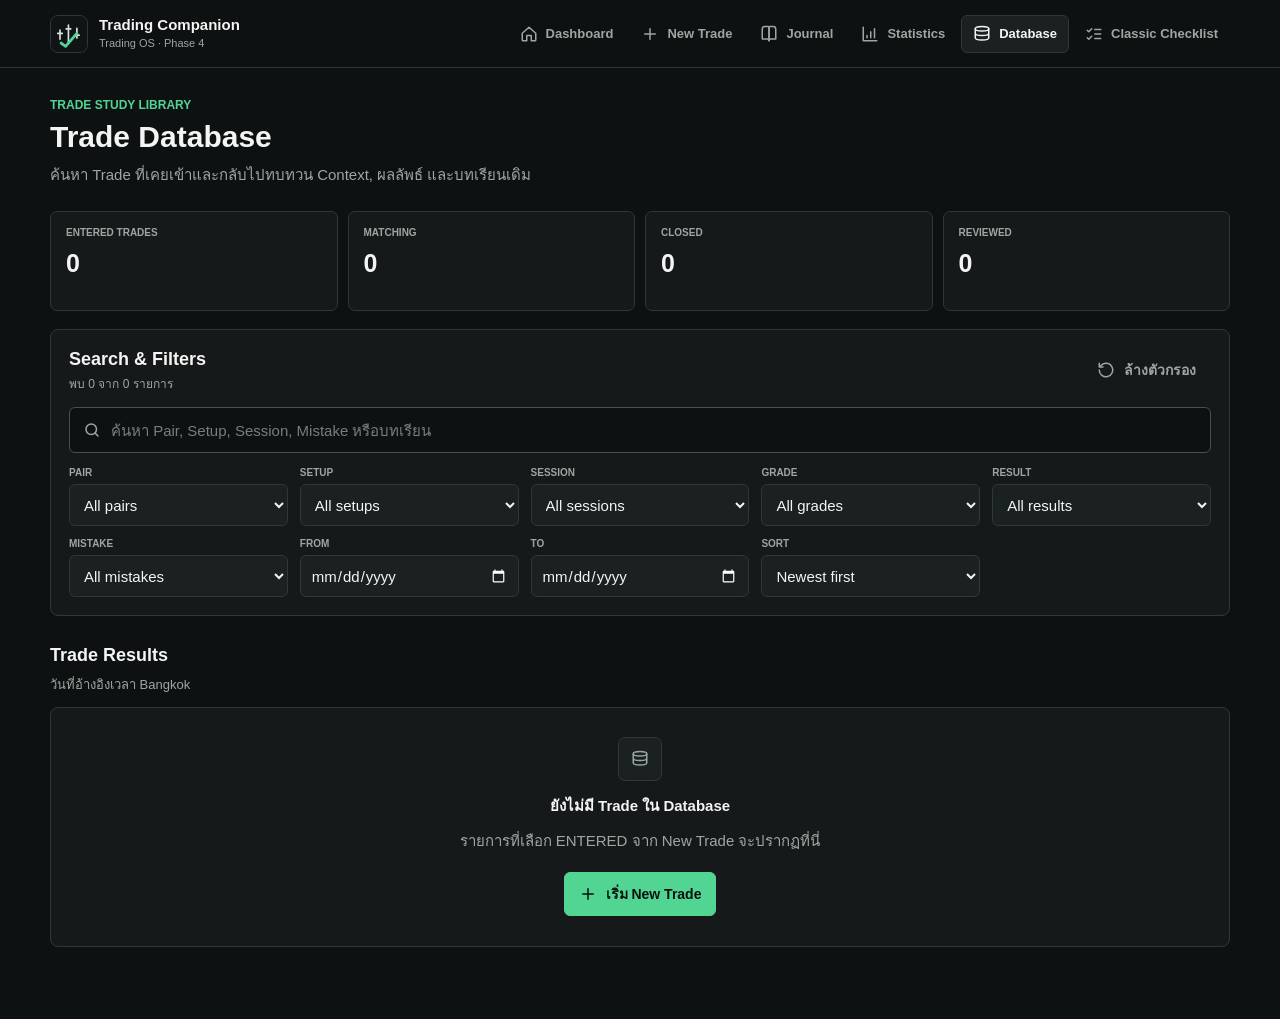
==== database.html @ 4f1cd4f2 "feat: add searchable trade database" ====
<!doctype html>
<html lang="th">
<head>
  <meta charset="utf-8">
  <meta name="viewport" content="width=device-width, initial-scale=1">
  <meta name="theme-color" content="#0e1112">
  <meta name="apple-mobile-web-app-capable" content="yes">
  <meta name="apple-mobile-web-app-status-bar-style" content="black-translucent">
  <meta name="apple-mobile-web-app-title" content="Trading Companion">
  <title>Trade Database | Trading Companion</title>
  <link rel="manifest" href="manifest.json">
  <link rel="icon" href="assets/app-icon.svg" type="image/svg+xml">
  <link rel="stylesheet" href="css/style.css">
  <link rel="stylesheet" href="css/database.css">
</head>
<body>
  <header class="topbar">
    <div class="topbar-inner">
      <a class="brand" href="index.html" aria-label="Trading Companion Dashboard">
        <img src="assets/app-icon.svg" alt="">
        <span class="brand-copy">
          <span class="brand-name">Trading Companion</span>
          <span class="brand-phase">Trading OS · Phase 4</span>
        </span>
      </a>

      <nav class="topnav" aria-label="เมนูหลัก">
        <a class="nav-link" href="index.html">
          <svg class="icon" aria-hidden="true"><use href="./assets/icons.svg#icon-home"></use></svg>
          Dashboard
        </a>
        <a class="nav-link" href="trade.html">
          <svg class="icon" aria-hidden="true"><use href="./assets/icons.svg#icon-plus"></use></svg>
          New Trade
        </a>
        <a class="nav-link" href="journal.html">
          <svg class="icon" aria-hidden="true"><use href="./assets/icons.svg#icon-book-open"></use></svg>
          Journal
        </a>
        <a class="nav-link" href="stats.html">
          <svg class="icon" aria-hidden="true"><use href="./assets/icons.svg#icon-chart"></use></svg>
          Statistics
        </a>
        <a class="nav-link" href="database.html" aria-current="page">
          <svg class="icon" aria-hidden="true"><use href="./assets/icons.svg#icon-database"></use></svg>
          Database
        </a>
        <a class="nav-link nav-secondary" href="checklist.html">
          <svg class="icon" aria-hidden="true"><use href="./assets/icons.svg#icon-list-checks"></use></svg>
          Classic Checklist
        </a>
      </nav>
    </div>
  </header>

  <main class="page-shell">
    <header class="page-heading">
      <p class="eyebrow">Trade study library</p>
      <h1>Trade Database</h1>
      <p class="lede">ค้นหา Trade ที่เคยเข้าและกลับไปทบทวน Context, ผลลัพธ์ และบทเรียนเดิม</p>
    </header>

    <section class="database-metrics" aria-label="Database summary">
      <article>
        <span>Entered trades</span>
        <strong id="databaseTotal">0</strong>
      </article>
      <article>
        <span>Matching</span>
        <strong id="databaseMatching">0</strong>
      </article>
      <article>
        <span>Closed</span>
        <strong id="databaseClosed">0</strong>
      </article>
      <article>
        <span>Reviewed</span>
        <strong id="databaseReviewed">0</strong>
      </article>
    </section>

    <section class="panel database-toolbar" aria-labelledby="filterHeading">
      <div class="database-toolbar-heading">
        <div>
          <h2 id="filterHeading">Search &amp; Filters</h2>
          <p id="resultCount" aria-live="polite">0 รายการ</p>
        </div>
        <button class="button button-quiet" id="resetDatabaseFilters" type="button">
          <svg class="icon" aria-hidden="true"><use href="./assets/icons.svg#icon-rotate"></use></svg>
          ล้างตัวกรอง
        </button>
      </div>

      <div class="database-search">
        <svg class="icon" aria-hidden="true"><use href="./assets/icons.svg#icon-search"></use></svg>
        <label class="sr-only" for="databaseQuery">ค้นหา Trade</label>
        <input
          id="databaseQuery"
          type="search"
          autocomplete="off"
          placeholder="ค้นหา Pair, Setup, Session, Mistake หรือบทเรียน"
        >
      </div>

      <div class="database-filter-grid">
        <div class="database-field">
          <label for="databaseInstrument">Pair</label>
          <select id="databaseInstrument">
            <option value="all">All pairs</option>
          </select>
        </div>
        <div class="database-field">
          <label for="databaseSetup">Setup</label>
          <select id="databaseSetup">
            <option value="all">All setups</option>
            <option value="reversal">Reversal</option>
            <option value="continuation">Continuation</option>
          </select>
        </div>
        <div class="database-field">
          <label for="databaseSession">Session</label>
          <select id="databaseSession">
            <option value="all">All sessions</option>
            <option value="asia">Asia</option>
            <option value="london">London</option>
            <option value="new-york">New York</option>
            <option value="auto">Not set</option>
          </select>
        </div>
        <div class="database-field">
          <label for="databaseGrade">Grade</label>
          <select id="databaseGrade">
            <option value="all">All grades</option>
            <option value="A+">A+</option>
            <option value="A">A</option>
            <option value="B">B</option>
            <option value="NO TRADE">No Trade</option>
          </select>
        </div>
        <div class="database-field">
          <label for="databaseResult">Result</label>
          <select id="databaseResult">
            <option value="all">All results</option>
            <option value="open">Open</option>
            <option value="closed">Closed · Any</option>
            <option value="win">Win</option>
            <option value="loss">Loss</option>
            <option value="break-even">Break Even</option>
          </select>
        </div>
        <div class="database-field">
          <label for="databaseMistake">Mistake</label>
          <select id="databaseMistake">
            <option value="all">All mistakes</option>
            <option value="fomo">FOMO</option>
            <option value="late-entry">Late entry</option>
            <option value="no-htf">No HTF context</option>
            <option value="ignored-cisd">Ignored CISD</option>
            <option value="ignored-displacement">Ignored displacement</option>
          </select>
        </div>
        <div class="database-field">
          <label for="databaseDateFrom">From</label>
          <input id="databaseDateFrom" type="date">
        </div>
        <div class="database-field">
          <label for="databaseDateTo">To</label>
          <input id="databaseDateTo" type="date">
        </div>
        <div class="database-field">
          <label for="databaseSort">Sort</label>
          <select id="databaseSort">
            <option value="newest">Newest first</option>
            <option value="oldest">Oldest first</option>
            <option value="rr-high">Highest R first</option>
            <option value="rr-low">Lowest R first</option>
          </select>
        </div>
      </div>
    </section>

    <section class="section" aria-labelledby="databaseResultsHeading">
      <div class="section-heading">
        <div>
          <h2 id="databaseResultsHeading">Trade Results</h2>
          <p>วันที่อ้างอิงเวลา Bangkok</p>
        </div>
      </div>

      <div class="panel database-results" id="databaseResults"></div>
      <div class="panel database-empty" id="databaseEmpty" hidden>
        <div class="icon-box">
          <svg class="icon" aria-hidden="true"><use href="./assets/icons.svg#icon-database"></use></svg>
        </div>
        <h3 id="databaseEmptyTitle">ยังไม่มี Trade ใน Database</h3>
        <p id="databaseEmptyMessage">รายการที่เลือก ENTERED จาก New Trade จะปรากฏที่นี่</p>
        <a class="button button-primary" id="databaseEmptyAction" href="trade.html">
          <svg class="icon" aria-hidden="true"><use href="./assets/icons.svg#icon-plus"></use></svg>
          เริ่ม New Trade
        </a>
      </div>
    </section>
  </main>

  <nav class="mobile-nav" aria-label="เมนูมือถือ">
    <a class="nav-link" href="index.html">
      <svg class="icon" aria-hidden="true"><use href="./assets/icons.svg#icon-home"></use></svg>
      Dashboard
    </a>
    <a class="nav-link" href="trade.html">
      <svg class="icon" aria-hidden="true"><use href="./assets/icons.svg#icon-plus"></use></svg>
      New Trade
    </a>
    <a class="nav-link" href="journal.html">
      <svg class="icon" aria-hidden="true"><use href="./assets/icons.svg#icon-book-open"></use></svg>
      Journal
    </a>
    <a class="nav-link" href="stats.html">
      <svg class="icon" aria-hidden="true"><use href="./assets/icons.svg#icon-chart"></use></svg>
      Statistics
    </a>
    <a class="nav-link" href="database.html" aria-current="page">
      <svg class="icon" aria-hidden="true"><use href="./assets/icons.svg#icon-database"></use></svg>
      Database
    </a>
  </nav>

  <script src="js/storage.js"></script>
  <script src="js/app.js"></script>
  <script src="js/database.js"></script>
</body>
</html>
---- css/style.css ----
:root {
  color-scheme: dark;
  --bg: #0e1112;
  --surface: #15191a;
  --surface-raised: #1b2021;
  --surface-soft: #202627;
  --text: #f2f5f3;
  --muted: #9da7a2;
  --line: #303738;
  --line-strong: #46504d;
  --green: #52d493;
  --green-soft: rgba(82, 212, 147, 0.12);
  --amber: #edbd5b;
  --amber-soft: rgba(237, 189, 91, 0.12);
  --red: #ff7474;
  --red-soft: rgba(255, 116, 116, 0.12);
  --cyan: #65c8d0;
  --cyan-soft: rgba(101, 200, 208, 0.12);
  --focus: #f4d88a;
  --header-height: 68px;
  font-family: Inter, ui-sans-serif, -apple-system, BlinkMacSystemFont, "Segoe UI", sans-serif;
}

* {
  box-sizing: border-box;
}

[hidden] {
  display: none !important;
}

html {
  background: var(--bg);
  scroll-behavior: smooth;
}

body {
  min-width: 320px;
  min-height: 100vh;
  margin: 0;
  background: var(--bg);
  color: var(--text);
  font-size: 15px;
  letter-spacing: 0;
}

button,
input,
select,
textarea {
  font: inherit;
  letter-spacing: 0;
}

button,
a,
select {
  -webkit-tap-highlight-color: transparent;
}

button,
a {
  touch-action: manipulation;
}

a {
  color: inherit;
  text-decoration: none;
}

button {
  color: inherit;
}

button:focus-visible,
a:focus-visible,
select:focus-visible,
textarea:focus-visible {
  outline: 3px solid var(--focus);
  outline-offset: 2px;
}

.icon {
  width: 18px;
  height: 18px;
  flex: 0 0 auto;
  fill: none;
  stroke: currentColor;
  stroke-width: 2;
  stroke-linecap: round;
  stroke-linejoin: round;
}

.topbar {
  position: sticky;
  top: 0;
  z-index: 20;
  height: var(--header-height);
  border-bottom: 1px solid var(--line);
  background: rgba(14, 17, 18, 0.94);
  backdrop-filter: blur(14px);
}

.topbar-inner {
  width: min(1180px, calc(100% - 32px));
  height: 100%;
  margin: 0 auto;
  display: flex;
  align-items: center;
  justify-content: space-between;
  gap: 24px;
}

.brand {
  display: inline-flex;
  align-items: center;
  min-width: 0;
  gap: 11px;
}

.brand img {
  width: 38px;
  height: 38px;
  border: 1px solid var(--line);
  border-radius: 8px;
}

.brand-copy {
  min-width: 0;
}

.brand-name {
  display: block;
  overflow: hidden;
  color: var(--text);
  font-size: 15px;
  font-weight: 750;
  line-height: 1.2;
  text-overflow: ellipsis;
  white-space: nowrap;
}

.brand-phase {
  display: block;
  margin-top: 3px;
  color: var(--muted);
  font-size: 11px;
  line-height: 1.2;
}

.topnav {
  display: flex;
  align-items: center;
  gap: 4px;
}

.nav-link {
  min-height: 38px;
  padding: 9px 11px;
  border: 1px solid transparent;
  border-radius: 6px;
  color: var(--muted);
  display: inline-flex;
  align-items: center;
  gap: 8px;
  font-size: 13px;
  font-weight: 650;
}

.nav-link:hover {
  background: var(--surface);
  color: var(--text);
}

.nav-link[aria-current="page"] {
  border-color: var(--line);
  background: var(--surface-raised);
  color: var(--text);
}

.page-shell {
  width: min(1180px, calc(100% - 32px));
  margin: 0 auto;
  padding: 30px 0 72px;
}

.page-heading {
  margin-bottom: 24px;
}

.eyebrow {
  margin: 0 0 8px;
  color: var(--green);
  font-size: 12px;
  font-weight: 800;
  text-transform: uppercase;
}

h1,
h2,
h3,
p {
  margin-top: 0;
}

h1 {
  margin-bottom: 8px;
  font-size: 30px;
  line-height: 1.16;
}

h2 {
  margin-bottom: 6px;
  font-size: 18px;
  line-height: 1.3;
}

h3 {
  margin-bottom: 5px;
  font-size: 15px;
  line-height: 1.35;
}

.lede,
.muted {
  color: var(--muted);
}

.lede {
  max-width: 660px;
  margin-bottom: 0;
  line-height: 1.6;
}

.section {
  margin-top: 28px;
}

.section-heading {
  margin-bottom: 12px;
  display: flex;
  align-items: flex-end;
  justify-content: space-between;
  gap: 16px;
}

.section-heading p {
  margin: 0;
  color: var(--muted);
  font-size: 13px;
}

.panel {
  border: 1px solid var(--line);
  border-radius: 8px;
  background: var(--surface);
}

.button {
  min-height: 42px;
  padding: 10px 14px;
  border: 1px solid var(--line-strong);
  border-radius: 6px;
  background: var(--surface-raised);
  display: inline-flex;
  align-items: center;
  justify-content: center;
  gap: 9px;
  color: var(--text);
  font-size: 14px;
  font-weight: 750;
  cursor: pointer;
}

.button:hover {
  border-color: var(--muted);
  background: var(--surface-soft);
}

.button-primary {
  border-color: var(--green);
  background: var(--green);
  color: #07120d;
}

.button-primary:hover {
  border-color: #75e4ac;
  background: #75e4ac;
}

.button-danger {
  border-color: rgba(255, 116, 116, 0.42);
  color: var(--red);
}

.button-quiet {
  border-color: transparent;
  background: transparent;
  color: var(--muted);
}

.button-quiet:hover {
  border-color: var(--line);
  color: var(--text);
}

.button:disabled {
  cursor: not-allowed;
  opacity: 0.42;
}

.button-full {
  width: 100%;
}

.status-pill {
  width: fit-content;
  max-width: 100%;
  padding: 5px 8px;
  border: 1px solid var(--line);
  border-radius: 999px;
  background: var(--surface-raised);
  color: var(--muted);
  display: inline-flex;
  align-items: center;
  gap: 6px;
  font-size: 11px;
  font-weight: 800;
  line-height: 1.25;
}

.status-pill[data-state="ready"] {
  border-color: rgba(82, 212, 147, 0.45);
  background: var(--green-soft);
  color: var(--green);
}

.status-pill[data-state="developing"] {
  border-color: rgba(237, 189, 91, 0.45);
  background: var(--amber-soft);
  color: var(--amber);
}

.status-pill[data-state="open"] {
  border-color: rgba(101, 200, 208, 0.45);
  background: var(--cyan-soft);
  color: var(--cyan);
}

.status-pill[data-state="no-trade"] {
  border-color: rgba(255, 116, 116, 0.45);
  background: var(--red-soft);
  color: var(--red);
}

.status-dot {
  width: 7px;
  height: 7px;
  border-radius: 50%;
  background: currentColor;
}

.progress-track {
  width: 100%;
  height: 6px;
  overflow: hidden;
  border-radius: 999px;
  background: #292f2e;
}

.progress-value {
  width: 0;
  height: 100%;
  border-radius: inherit;
  background: var(--green);
  transition: width 180ms ease;
}

.empty-state {
  min-height: 190px;
  padding: 28px;
  display: grid;
  place-items: center;
  text-align: center;
}

.empty-state .icon-box {
  width: 42px;
  height: 42px;
  margin: 0 auto 13px;
  border: 1px solid var(--line);
  border-radius: 7px;
  background: var(--surface-raised);
  display: grid;
  place-items: center;
  color: var(--muted);
}

.empty-state p {
  max-width: 380px;
  margin: 6px auto 18px;
  color: var(--muted);
  line-height: 1.55;
}

.mobile-nav {
  display: none;
}

.sr-only {
  position: absolute;
  width: 1px;
  height: 1px;
  padding: 0;
  overflow: hidden;
  clip: rect(0, 0, 0, 0);
  white-space: nowrap;
  border: 0;
}

@media (max-width: 980px) and (min-width: 721px) {
  .topnav .nav-link {
    padding-right: 7px;
    padding-left: 7px;
    gap: 6px;
    font-size: 12px;
  }

  .topnav .nav-secondary {
    display: none;
  }
}

@media (max-width: 720px) {
  :root {
    --header-height: 60px;
  }

  body {
    padding-bottom: 67px;
  }

  .topbar-inner,
  .page-shell {
    width: min(100% - 24px, 1180px);
  }

  .topnav {
    display: none;
  }

  .brand img {
    width: 34px;
    height: 34px;
  }

  .page-shell {
    padding-top: 22px;
    padding-bottom: 34px;
  }

  .page-heading {
    margin-bottom: 20px;
  }

  h1 {
    font-size: 25px;
  }

  .section {
    margin-top: 22px;
  }

  .section-heading {
    align-items: flex-start;
    flex-direction: column;
    gap: 4px;
  }

  .mobile-nav {
    position: fixed;
    right: 0;
    bottom: 0;
    left: 0;
    z-index: 30;
    min-height: 64px;
    padding: 7px max(12px, env(safe-area-inset-right)) max(7px, env(safe-area-inset-bottom)) max(12px, env(safe-area-inset-left));
    border-top: 1px solid var(--line);
    background: rgba(14, 17, 18, 0.97);
    display: grid;
    grid-template-columns: repeat(5, 1fr);
    backdrop-filter: blur(14px);
  }

  .mobile-nav .nav-link {
    min-height: 48px;
    min-width: 0;
    padding: 5px 3px;
    flex-direction: column;
    gap: 3px;
    font-size: 10px;
    white-space: nowrap;
  }
}

@media (prefers-reduced-motion: reduce) {
  *,
  *::before,
  *::after {
    scroll-behavior: auto !important;
    transition-duration: 0.01ms !important;
  }
}
---- css/database.css ----
.database-metrics {
  margin-bottom: 18px;
  display: grid;
  grid-template-columns: repeat(4, minmax(0, 1fr));
  gap: 10px;
}

.database-metrics article {
  min-width: 0;
  min-height: 100px;
  padding: 15px;
  border: 1px solid var(--line);
  border-radius: 7px;
  background: var(--surface);
}

.database-metrics span {
  display: block;
  color: var(--muted);
  font-size: 10px;
  font-weight: 750;
  text-transform: uppercase;
}

.database-metrics strong {
  display: block;
  margin-top: 13px;
  font-size: 25px;
  line-height: 1;
}

.database-toolbar {
  padding: 18px;
}

.database-toolbar-heading {
  margin-bottom: 14px;
  display: flex;
  align-items: flex-start;
  justify-content: space-between;
  gap: 16px;
}

.database-toolbar-heading h2 {
  margin-bottom: 3px;
}

.database-toolbar-heading p {
  margin: 0;
  color: var(--muted);
  font-size: 12px;
}

.database-search {
  min-height: 46px;
  margin-bottom: 14px;
  padding: 0 13px;
  border: 1px solid var(--line-strong);
  border-radius: 6px;
  background: var(--bg);
  display: flex;
  align-items: center;
  gap: 10px;
  color: var(--muted);
}

.database-search:focus-within {
  border-color: var(--focus);
  box-shadow: 0 0 0 2px rgba(244, 216, 138, 0.14);
}

.database-search input {
  width: 100%;
  min-width: 0;
  min-height: 44px;
  padding: 0;
  border: 0;
  outline: 0;
  background: transparent;
  color: var(--text);
}

.database-search input::placeholder {
  color: #75807b;
}

.database-filter-grid {
  display: grid;
  grid-template-columns: repeat(5, minmax(0, 1fr));
  gap: 12px;
}

.database-field {
  min-width: 0;
}

.database-field label {
  display: block;
  margin-bottom: 6px;
  color: var(--muted);
  font-size: 10px;
  font-weight: 750;
  text-transform: uppercase;
}

.database-field input,
.database-field select {
  width: 100%;
  min-width: 0;
  min-height: 42px;
  padding: 9px 10px;
  border: 1px solid var(--line);
  border-radius: 6px;
  background: var(--surface-raised);
  color: var(--text);
}

.database-field input:focus,
.database-field select:focus {
  border-color: var(--focus);
  outline: 0;
}

.database-results {
  min-height: 150px;
  overflow: hidden;
}

.database-table-wrap {
  width: 100%;
  overflow-x: auto;
}

.database-table {
  width: 100%;
  border-collapse: collapse;
  font-size: 12px;
}

.database-table th,
.database-table td {
  padding: 14px 12px;
  border-bottom: 1px solid var(--line);
  text-align: left;
  vertical-align: top;
}

.database-table thead th {
  background: var(--surface-raised);
  color: var(--muted);
  font-size: 10px;
  font-weight: 750;
  text-transform: uppercase;
  white-space: nowrap;
}

.database-table tbody tr:last-child th,
.database-table tbody tr:last-child td {
  border-bottom: 0;
}

.database-table tbody tr:hover {
  background: rgba(255, 255, 255, 0.018);
}

.database-date {
  min-width: 88px;
  color: var(--muted);
  white-space: nowrap;
}

.database-instrument {
  min-width: 92px;
  font-size: 13px;
}

.database-context {
  min-width: 158px;
}

.database-context strong,
.database-review strong {
  display: block;
  margin-bottom: 4px;
}

.database-context span,
.database-review span {
  display: block;
  color: var(--muted);
  line-height: 1.45;
}

.database-grade {
  min-width: 68px;
  white-space: nowrap;
}

.database-grade strong {
  display: block;
  font-size: 14px;
}

.database-grade span {
  color: var(--muted);
  font-size: 10px;
}

.database-result {
  min-width: 104px;
}

.database-rr {
  min-width: 72px;
  font-size: 13px;
  font-weight: 750;
  white-space: nowrap;
}

.database-rr[data-result="positive"] {
  color: var(--green);
}

.database-rr[data-result="negative"] {
  color: var(--red);
}

.database-review {
  width: 100%;
  min-width: 190px;
  max-width: 320px;
}

.database-review strong,
.database-review span {
  overflow: hidden;
  text-overflow: ellipsis;
  white-space: nowrap;
}

.database-review-flags {
  margin-top: 6px;
  display: flex;
  flex-wrap: wrap;
  gap: 5px 9px;
  color: var(--muted);
  font-size: 9px;
}

.database-action {
  min-width: 96px;
  text-align: right !important;
}

.database-action .button {
  min-height: 36px;
  padding: 8px 10px;
  font-size: 11px;
  white-space: nowrap;
}

.database-empty {
  min-height: 240px;
  padding: 28px;
  place-items: center;
  text-align: center;
}

.database-empty:not([hidden]) {
  display: grid;
}

.database-empty .icon-box {
  width: 44px;
  height: 44px;
  margin: 0 auto 13px;
  border: 1px solid var(--line);
  border-radius: 7px;
  background: var(--surface-raised);
  display: grid;
  place-items: center;
  color: var(--muted);
}

.database-empty p {
  max-width: 380px;
  margin: 6px auto 18px;
  color: var(--muted);
  line-height: 1.5;
}

@media (max-width: 1080px) {
  .database-filter-grid {
    grid-template-columns: repeat(3, minmax(0, 1fr));
  }
}

@media (max-width: 820px) {
  .database-metrics {
    grid-template-columns: repeat(2, minmax(0, 1fr));
  }

  .database-filter-grid {
    grid-template-columns: repeat(2, minmax(0, 1fr));
  }
}

@media (max-width: 720px) {
  .database-metrics article {
    min-height: 88px;
    padding: 13px;
  }

  .database-metrics strong {
    margin-top: 10px;
    font-size: 22px;
  }

  .database-toolbar {
    padding: 14px;
  }

  .database-toolbar-heading {
    align-items: stretch;
    flex-direction: column;
  }

  .database-toolbar-heading .button {
    width: 100%;
  }

  .database-filter-grid {
    grid-template-columns: 1fr;
  }

  .database-results {
    overflow: visible;
    border: 0;
    background: transparent;
  }

  .database-table-wrap {
    overflow: visible;
  }

  .database-table,
  .database-table tbody,
  .database-table tr,
  .database-table th,
  .database-table td {
    display: block;
    width: 100%;
  }

  .database-table thead {
    display: none;
  }

  .database-table tbody {
    display: grid;
    gap: 10px;
  }

  .database-table tbody tr {
    padding: 13px;
    overflow: hidden;
    border: 1px solid var(--line);
    border-radius: 7px;
    background: var(--surface);
  }

  .database-table th,
  .database-table td {
    min-width: 0;
    max-width: none;
    padding: 7px 0;
    border: 0;
    display: grid;
    grid-template-columns: 92px minmax(0, 1fr);
    gap: 10px;
    text-align: left !important;
  }

  .database-table th::before,
  .database-table td::before {
    content: attr(data-label);
    color: var(--muted);
    font-size: 9px;
    font-weight: 750;
    text-transform: uppercase;
  }

  .database-review strong,
  .database-review span {
    white-space: normal;
  }

  .database-action .button {
    width: fit-content;
  }
}

@media (max-width: 380px) {
  .database-metrics {
    grid-template-columns: 1fr;
  }
}
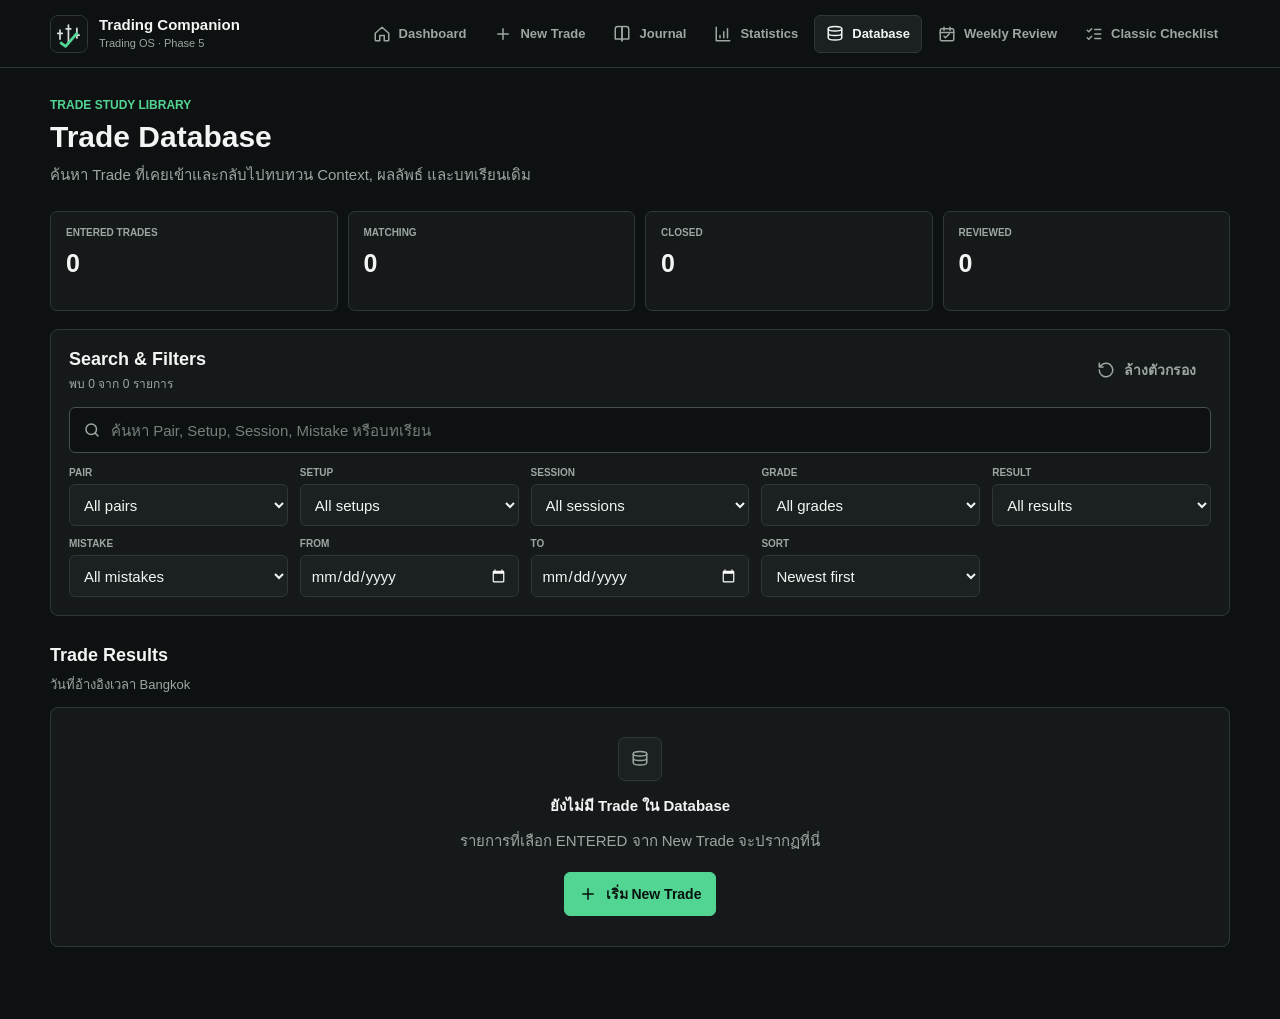
==== commit 8177f3d6: "feat: add weekly trading review" ====
--- a/database.html
+++ b/database.html
@@ -20,7 +20,7 @@
         <img src="assets/app-icon.svg" alt="">
         <span class="brand-copy">
           <span class="brand-name">Trading Companion</span>
-          <span class="brand-phase">Trading OS · Phase 4</span>
+          <span class="brand-phase">Trading OS · Phase 5</span>
         </span>
       </a>
 
@@ -44,6 +44,10 @@
         <a class="nav-link" href="database.html" aria-current="page">
           <svg class="icon" aria-hidden="true"><use href="./assets/icons.svg#icon-database"></use></svg>
           Database
+        </a>
+        <a class="nav-link" href="weekly.html">
+          <svg class="icon" aria-hidden="true"><use href="./assets/icons.svg#icon-calendar-check"></use></svg>
+          Weekly Review
         </a>
         <a class="nav-link nav-secondary" href="checklist.html">
           <svg class="icon" aria-hidden="true"><use href="./assets/icons.svg#icon-list-checks"></use></svg>
@@ -219,10 +223,26 @@
       <svg class="icon" aria-hidden="true"><use href="./assets/icons.svg#icon-chart"></use></svg>
       Statistics
     </a>
-    <a class="nav-link" href="database.html" aria-current="page">
-      <svg class="icon" aria-hidden="true"><use href="./assets/icons.svg#icon-database"></use></svg>
-      Database
-    </a>
+    <details class="mobile-more">
+      <summary class="nav-link" aria-current="page">
+        <svg class="icon" aria-hidden="true"><use href="./assets/icons.svg#icon-more"></use></svg>
+        More
+      </summary>
+      <div class="mobile-more-menu">
+        <a class="nav-link" href="database.html" aria-current="page">
+          <svg class="icon" aria-hidden="true"><use href="./assets/icons.svg#icon-database"></use></svg>
+          Database
+        </a>
+        <a class="nav-link" href="weekly.html">
+          <svg class="icon" aria-hidden="true"><use href="./assets/icons.svg#icon-calendar-check"></use></svg>
+          Weekly Review
+        </a>
+        <a class="nav-link" href="checklist.html">
+          <svg class="icon" aria-hidden="true"><use href="./assets/icons.svg#icon-list-checks"></use></svg>
+          Classic Checklist
+        </a>
+      </div>
+    </details>
   </nav>
 
   <script src="js/storage.js"></script>
--- a/css/style.css
+++ b/css/style.css
@@ -407,6 +407,42 @@
   display: none;
 }
 
+.mobile-more {
+  position: relative;
+  min-width: 0;
+}
+
+.mobile-more summary {
+  list-style: none;
+  cursor: pointer;
+}
+
+.mobile-more summary::-webkit-details-marker {
+  display: none;
+}
+
+.mobile-more-menu {
+  position: absolute;
+  right: 0;
+  bottom: calc(100% + 14px);
+  width: min(230px, calc(100vw - 24px));
+  padding: 6px;
+  border: 1px solid var(--line-strong);
+  border-radius: 8px;
+  background: var(--surface-raised);
+  box-shadow: 0 18px 44px rgba(0, 0, 0, 0.38);
+}
+
+.mobile-more-menu .nav-link {
+  width: 100%;
+  min-height: 44px;
+  padding: 10px;
+  flex-direction: row;
+  justify-content: flex-start;
+  gap: 9px;
+  font-size: 12px;
+}
+
 .sr-only {
   position: absolute;
   width: 1px;
@@ -431,7 +467,7 @@
   }
 }
 
-@media (max-width: 720px) {
+@media (max-width: 840px) {
   :root {
     --header-height: 60px;
   }
@@ -501,6 +537,17 @@
     font-size: 10px;
     white-space: nowrap;
   }
+
+  .mobile-more > summary.nav-link {
+    width: 100%;
+  }
+
+  .mobile-more[open] > summary.nav-link,
+  .mobile-more > summary.nav-link[aria-current="page"] {
+    border-color: var(--line);
+    background: var(--surface-raised);
+    color: var(--text);
+  }
 }
 
 @media (prefers-reduced-motion: reduce) {
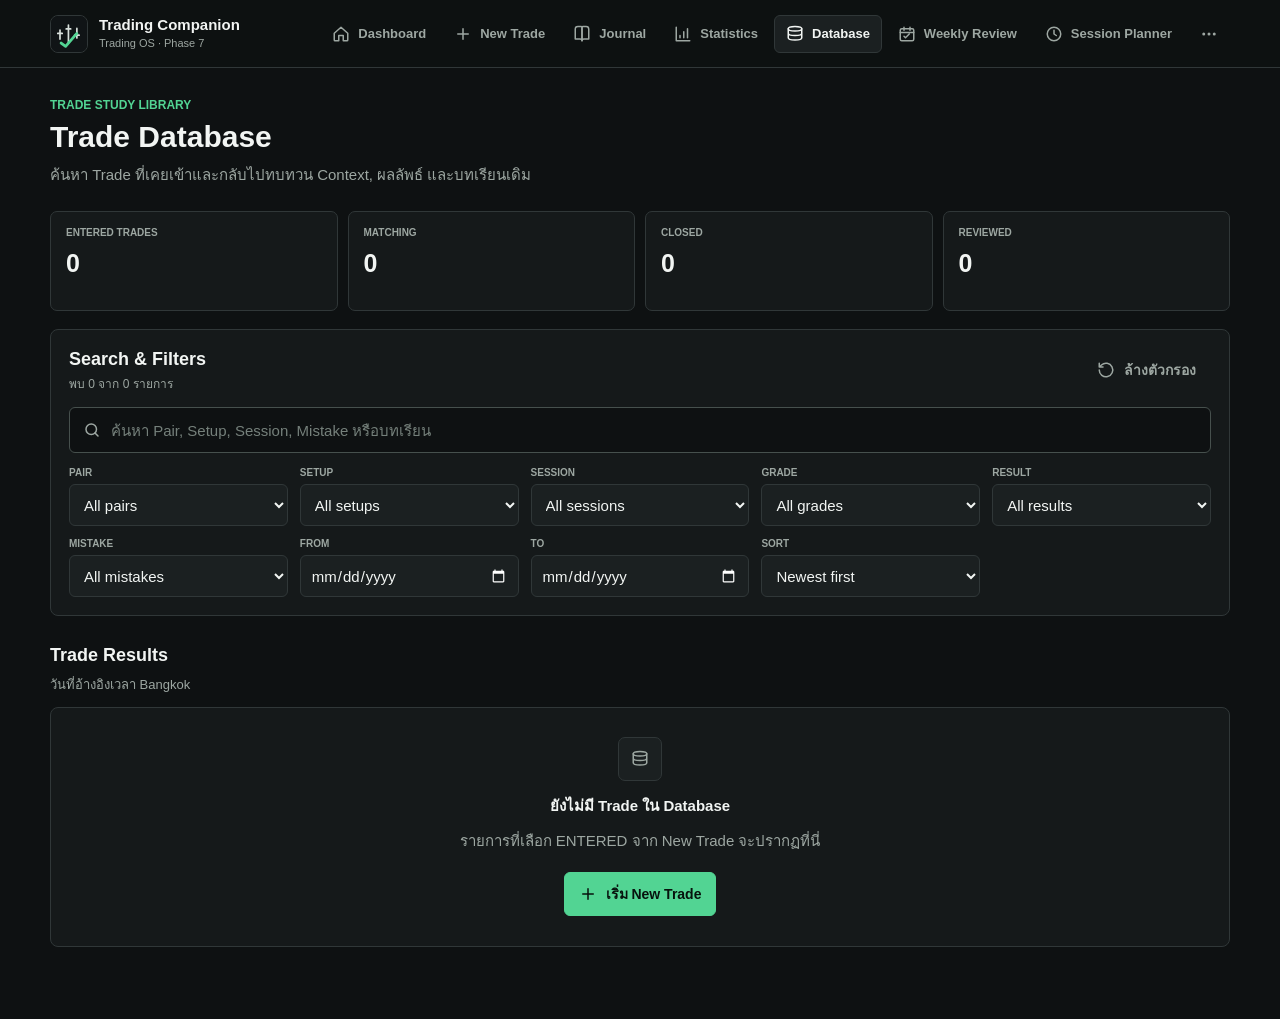
==== commit 6e1dc1df: "feat: add context watchlist" ====
--- a/database.html
+++ b/database.html
@@ -20,7 +20,7 @@
         <img src="assets/app-icon.svg" alt="">
         <span class="brand-copy">
           <span class="brand-name">Trading Companion</span>
-          <span class="brand-phase">Trading OS · Phase 5</span>
+          <span class="brand-phase">Trading OS · Phase 7</span>
         </span>
       </a>
 
@@ -49,10 +49,26 @@
           <svg class="icon" aria-hidden="true"><use href="./assets/icons.svg#icon-calendar-check"></use></svg>
           Weekly Review
         </a>
-        <a class="nav-link nav-secondary" href="checklist.html">
-          <svg class="icon" aria-hidden="true"><use href="./assets/icons.svg#icon-list-checks"></use></svg>
-          Classic Checklist
-        </a>
+        <a class="nav-link" href="planner.html">
+          <svg class="icon" aria-hidden="true"><use href="./assets/icons.svg#icon-clock"></use></svg>
+          Session Planner
+        </a>
+        <details class="topnav-more">
+          <summary class="nav-link" title="More tools">
+            <svg class="icon" aria-hidden="true"><use href="./assets/icons.svg#icon-more"></use></svg>
+            <span class="sr-only">More tools</span>
+          </summary>
+          <div class="topnav-more-menu">
+            <a class="nav-link" href="watchlist.html">
+              <svg class="icon" aria-hidden="true"><use href="./assets/icons.svg#icon-eye"></use></svg>
+              Watchlist
+            </a>
+            <a class="nav-link" href="checklist.html">
+              <svg class="icon" aria-hidden="true"><use href="./assets/icons.svg#icon-list-checks"></use></svg>
+              Classic Checklist
+            </a>
+          </div>
+        </details>
       </nav>
     </div>
   </header>
@@ -237,6 +253,14 @@
           <svg class="icon" aria-hidden="true"><use href="./assets/icons.svg#icon-calendar-check"></use></svg>
           Weekly Review
         </a>
+        <a class="nav-link" href="planner.html">
+          <svg class="icon" aria-hidden="true"><use href="./assets/icons.svg#icon-clock"></use></svg>
+          Session Planner
+        </a>
+        <a class="nav-link" href="watchlist.html">
+          <svg class="icon" aria-hidden="true"><use href="./assets/icons.svg#icon-eye"></use></svg>
+          Watchlist
+        </a>
         <a class="nav-link" href="checklist.html">
           <svg class="icon" aria-hidden="true"><use href="./assets/icons.svg#icon-list-checks"></use></svg>
           Classic Checklist
